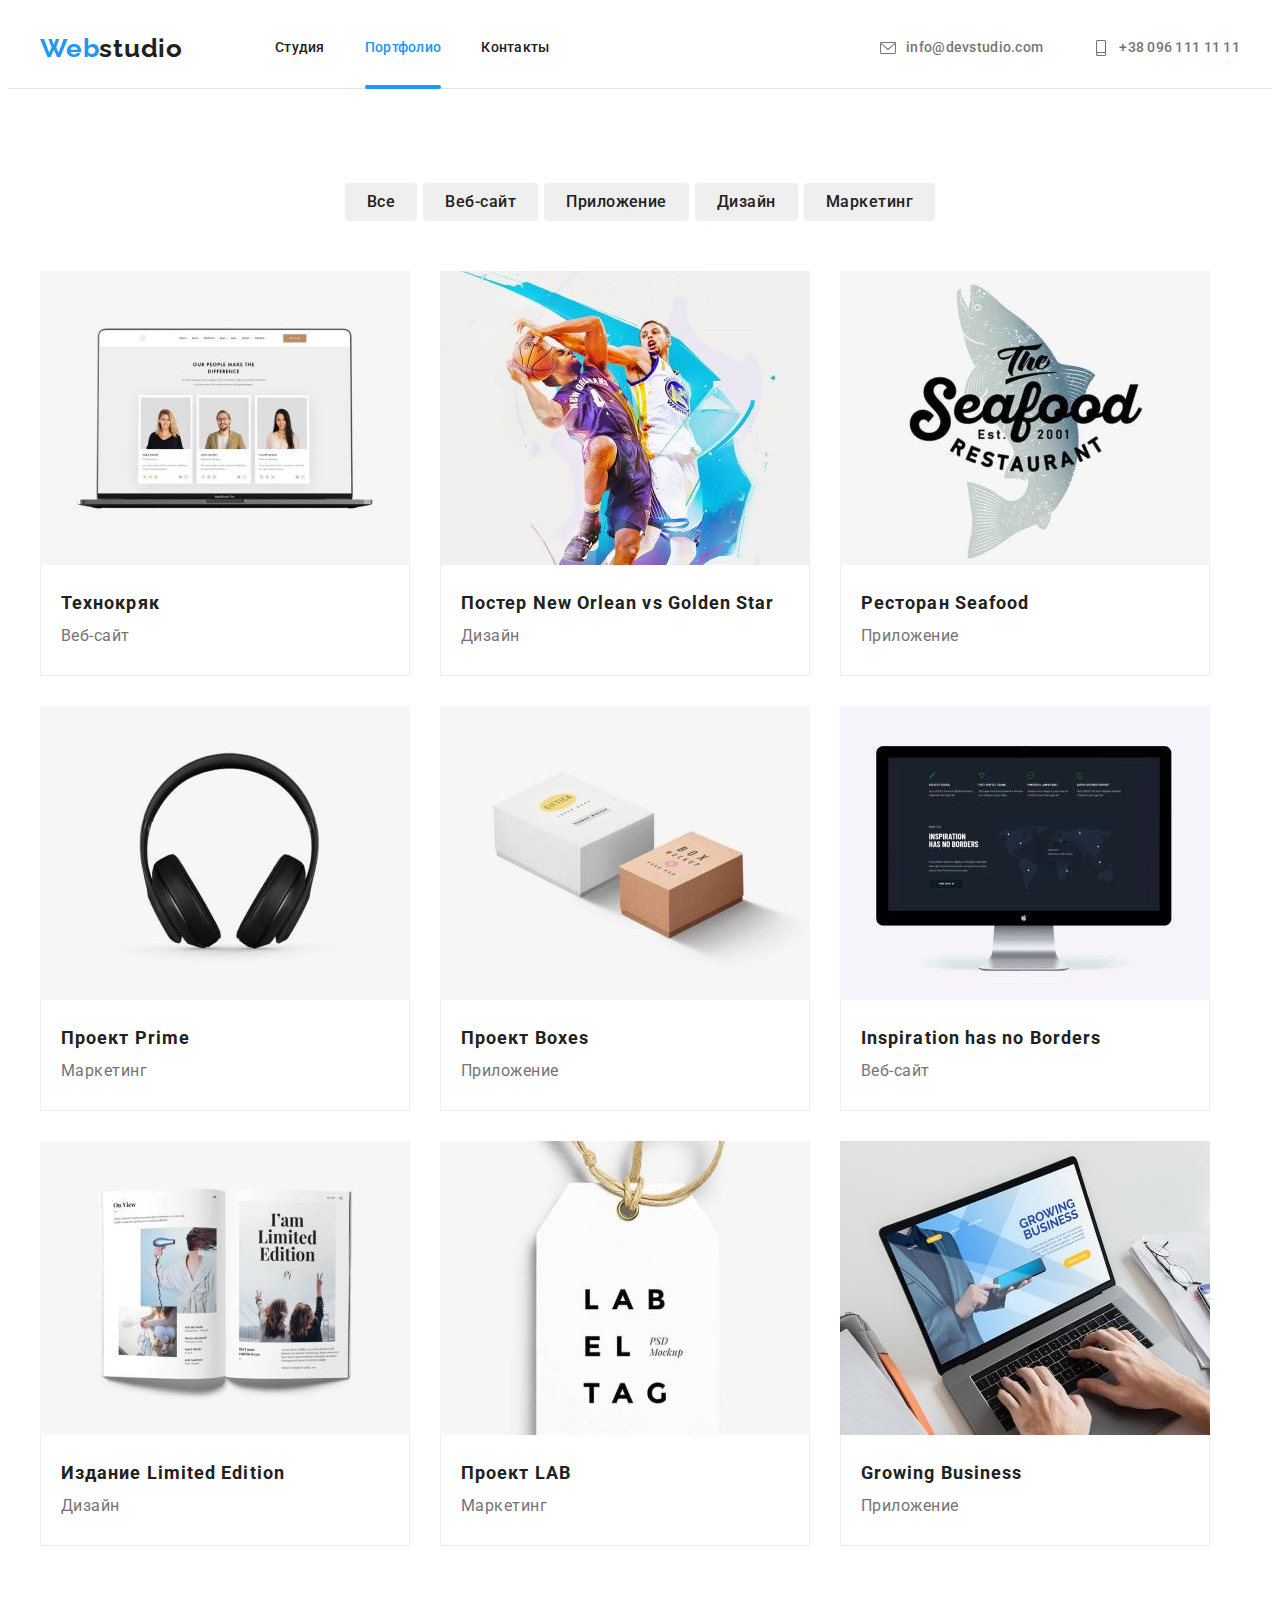
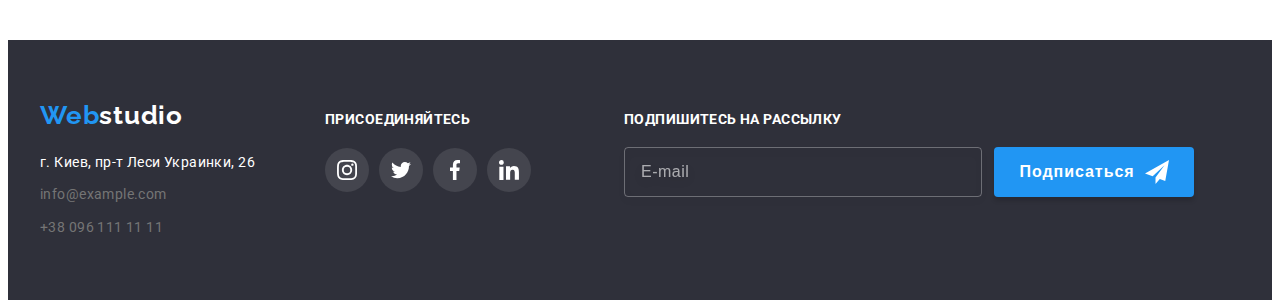
==== portfolio.html @ 40b385e9 "start" ====
<!DOCTYPE html>
<html lang="en">
<head>
    <meta charset="UTF-8">
    <meta http-equiv="X-UA-Compatible" content="IE=edge">
    <meta name="viewport" content="width=device-width, initial-scale=1.0">
    <title>Document</title>
<link rel="preconnect" href="https://fonts.googleapis.com">
<link rel="preconnect" href="https://fonts.gstatic.com" crossorigin>
<link href="https://fonts.googleapis.com/css2?family=Raleway:wght@700&family=Roboto:wght@400;500;700;900&display=swap"
    rel="stylesheet">
    <link rel="stylesheet" href="https://cdnjs.cloudflare.com/ajax/libs/modern-normalize/1.1.0/modern-normalize.min.css"
        integrity="sha512-wpPYUAdjBVSE4KJnH1VR1HeZfpl1ub8YT/NKx4PuQ5NmX2tKuGu6U/JRp5y+Y8XG2tV+wKQpNHVUX03MfMFn9Q=="
        crossorigin="anonymous" referrerpolicy="no-referrer" />
    <link rel="stylesheet" href="./css/styles.css">
    
</head>
<body>
<!-- Header of the page-->
<header class="side">
    <div class="side-container container">
        <nav class="side-navigation">
            <a href="" class="side-logo link">Web<span class="side-logo-web">studio</span> </a>
            <ul class="side-list list">
                <li class="side-item">
                    <a class="side-list-link link " href="./index.html">Студия</a>
                </li>
                <li class="side-item">
                    <a class="side-list-link link current" href="./portfolio.html">Портфолио</a>
                </li>
                <li class="side-item">
                    <a class="side-list-link link" href="">Контакты</a>
                </li>
            </ul>
        </nav>
        <ul class="contact list">
            <li class="contact-item">
                <a class="contact-link link" href="mailto:info@devstudio.com">
                    <svg class="contact-link-logo" width='16px' height="16px">
                        <use href="./img/icons.svg#icon-envelope "></use>
                    </svg>
                    info@devstudio.com</a>
            </li>
            <li class="contact-item">
                <a class="contact-link link" href="tel:+380961111111">
                    <svg class="contact-link-logo" width='16px' height="16px">
                        <use href="./img/icons.svg#icon-smartphone "></use>
                    </svg>
                    +38 096 111 11 11</a>
            </li>
        </ul>
    </div>
</header>
    <main>
        <!-- Main section -->
        <section class="section">
            <!-- h2 will be hidden in the future -->
            <div class="container">
                <h1 class="visually-hidden">list of buttons</h1>
                <ul class="filter list">
                    <li class="filter-item"><button class="filter-button" type="button">Все</button></li>
                    <li class="filter-item"><button class="filter-button" type="button">Веб-сайт</button></li>
                    <li class="filter-item"><button class="filter-button" type="button">Приложение</button></li>
                    <li class="filter-item"><button class="filter-button" type="button">Дизайн</button></li>
                    <li class="filter-item"><button class="filter-button" type="button">Маркетинг</button></li>
                </ul>
                <ul class="projects-list list">
                    <li class="projects-item">
                        <a class="projects-image-container link" href="">
                            <div class="projects-item-container">
                            <img src="./img/technocrjak.jpg" alt="image of the website"
                                    width="370">
                                <p class="projects-item-top-text">Технокряк это современная площадка распространения коронавируса. Компании
                                    используют эту платформу для цифрового
                                    шпионажа и атак на защищённые сервера конкурентов. </p>
                            </div>
                            <div class="container-project">
                                <h2 class="projects-item-name">Технокряк</h2>
                                <p class="projects-item-text">Веб-сайт</p>
                            </div>
                        </a>
                        
                    </li>
                    <li class="projects-item">
                        <a class="projects-image-container link" href="">
                            <div class="projects-item-container">
                               <img src="./img/new-orlean-golden-star.jpg" alt="two guys plaing basketball" width="370">
                               <p class="projects-item-top-text">Lorem ipsum dolor sit amet, consectetur adipisicing elit. Modi nam perspiciatis eaque laborum doloremque vero non nihil maxime fugit quae?</p>
                            </div>
                            <div class="container-project">
                                <h2 class="projects-item-name">Постер New Orlean vs Golden Star</h2>
                                <p class="projects-item-text">Дизайн</p>
                            </div>

                        </a>
                        
                    </li>
                    <li class="projects-item">
                        <a class="projects-image-container link" href="">
                            <div class="projects-item-container">
                            <img src="./img/seafood.jpg" alt="logo of the seafood restaurant" width="370">
                            <p class="projects-item-top-text">Lorem ipsum dolor sit amet consectetur adipisicing elit. Error, ad?</p>
                            </div>
                            
                            <div class="container-project">
                                <h2 class="projects-item-name">Ресторан Seafood</h2>
                                <p class="projects-item-text">Приложение</p>
                            </div>
                        </a>
                        
                    </li>
                    <li class="projects-item">
                        <a class="projects-image-container link" href="">
                            <div class="projects-item-container">
                            <img src="./img/prime.jpg" alt="earphones" width="370">
                            <p class="projects-item-top-text">Lorem ipsum dolor sit, amet consectetur adipisicing elit. Iusto accusantium, in, iure tenetur neque quis voluptate architecto corrupti officia quo atque, placeat cupiditate mollitia? Accusamus, similique sequi? Repudiandae, rerum quis.</p>
                            </div>
                            <div class="container-project">
                                <h2 class="projects-item-name">Проект Prime</h2>
                                <p class="projects-item-text">Маркетинг</p>
                            </div>
                        </a>
                        
                    </li>
                    <li class="projects-item">
                        <a class="projects-image-container link" href="">
                            <div class="projects-item-container">
                                 <img src="./img/boxes.jpg"   alt= "images of three boxes" width="370">
                                 <p class="projects-item-top-text"> Lorem ipsum dolor sit amet consectetur adipisicing elit. Doloremque, consequuntur!</p>
                            </div>
                            <div class="container-project">
                                <h2 class="projects-item-name">Проект Boxes</h2>
                                <p class="projects-item-text">Приложение</p>
                            </div>
                        </a>
                    </li>
                    <li class="projects-item">
                        <a class="projects-image-container link" href="">
                            <div class="projects-item-container">
                                <img src="./img/insperetion.jpg" alt="foto on the screen with continents" width="370">
                                <p class="projects-item-top-text"> Lorem ipsum dolor sit amet consectetur adipisicing elit. Doloremque, consequuntur!</p>
                            </div>
                            <div class="container-project">
                                <h2 class="projects-item-name">Inspiration has no Borders</h2>
                                <p class="projects-item-text">Веб-сайт</p>
                            </div>
                        </a>
                    </li>
                    <li class="projects-item">
                        <a class="projects-image-container link" href="">
                            <div class="projects-item-container">
                                <img src="./img/limited-edition.jpg" alt="journal" width="370">
                                <p class="projects-item-top-text"> Lorem ipsum dolor sit amet consectetur adipisicing elit. Doloremque, consequuntur</p>
                            </div>
                            <div class="container-project">
                                <h2 class="projects-item-name">Издание Limited Edition</h2>
                                <p class="projects-item-text">Дизайн</p>
                            </div>
                        </a>
                    </li>
                    <li class="projects-item">
                        <a class="projects-image-container link" href="">
                            <div class="projects-item-container">
                                <img src="./img/project-lab.jpg" alt="label of brand" width="370">
                                <p class="projects-item-top-text"> Lorem ipsum dolor sit amet consectetur adipisicing elit. Doloremque, conseq</p>
                            </div>
                            <div class="container-project">
                                <h2 class="projects-item-name">Проект LAB</h2>
                                <p class="projects-item-text">Маркетинг</p>
                            </div>
                        </a>
                    </li>
                    <li class="projects-item">
                        <a class="projects-image-container link" href="">
                            <div class="projects-item-container">
                                <img src="./img/growing-business.jpg" alt="typing on the notebook with opened site growing business" width="370">
                                <p class="projects-item-top-text"> Lorem ipsum dolor sit amet consectetur adipisicing elit. Doloremque, consequuntur!</p>
                            </div>
                            <div class="container-project">
                                <h2 class="projects-item-name">Growing Business</h2>
                                <p class="projects-item-text">Приложение</p>
                            </div>
                        </a>
                    </li>
                </ul>
              </div>          
        </section>

    </main>
    <!-- Footer of the page portolio -->
<footer class="footer">
    <div class="container footer-container">
        <div>
            <a href="" class="side-logo link">Web<span class="footer-logo-web">studio</span> </a>
            <address class="footer-address">
                <ul class="footer-address-list list link">
                    <!--google maps link-->
                    <li class="address-item">
                        <a class="address-item-street link" href="https://goo.gl/maps/h4qXjKyGgM7u1eXD7"
                            target="_blank">г. Киев, пр-т
                            Леси Украинки, 26</a>
                    </li>
                    <li class="address-item">
                        <a class="adress-item-contact link" href="mailto:info@example.com">info@example.com</a>
                    </li>
                    <li class="address-item">
                        <a class="adress-item-contact link" href="tel:+380961111111">+38 096 111 11 11</a>
                    </li>
                </ul>
            </address>
        </div>

        <div class="container-footer-link">
            <p class="container-footer-text">Присоединяйтесь</p>
            <ul class="footer-list-link list">
                <li class="footer-list-item">
                    <a class="footer-item-link" href="">
                        <svg class="footer-list-icon">
                            <use href="./img/icons.svg#icon-instagram" width="20px" height="20px"></use>
                        </svg>
                    </a>
                </li>
                <li class="footer-list-item">
                    <a class="footer-item-link" href="">
                        <svg class="footer-list-icon">
                            <use href="./img/icons.svg#icon-twitter" width="20px" height="20px"></use>
                        </svg>
                    </a>
                </li>
                <li class="footer-list-item">
                    <a class="footer-item-link" href="">
                        <svg class="footer-list-icon">
                            <use href="./img/icons.svg#icon-facebook" width="20px" height="20px"></use>
                        </svg>
                    </a>
                </li>
                <li class="footer-list-item">
                    <a class="footer-item-link" href="">
                        <svg class="footer-list-icon">
                            <use href="./img/icons.svg#icon-linkedin" width="20px" height="20px"></use>
                        </svg>
                    </a>
                </li>
            </ul>
        </div>
        <div class="footer-form">
            <h2 class="footer-form-title"> Подпишитесь на рассылку</h2>
            <form action='#' class="footer-form-field">
                <label for="comment-email" class="modal-input-text"></label>
                <input name="user-text" id="comment-email" class="modal-input-email" placeholder="E-mail">
                <button type="submit" class="button-email">Подписаться
                    <svg class="footer-icon-send" width="24px" height="24px">
                        <use href="./img/icons.svg#icon-send"></use>
                    </svg></button>
            </form>
        </div>
    </div>



</footer>
    
</body>
</html>
---- css/styles.css ----
/* --------------------------VAR------------------------------ */
:root {
  --main-title-color: #212121;

  --first-button-color: #ffffff;
  --second-text-color: #757575;
  --third-text-color: rgba(255, 255, 255, 0.6);
  --accent-color: #2196f3;
}
p,
h1,
h2,
h3,
h4,
h5,
h6 {
  margin: 0px;
}
ul {
  margin: 0px;
  padding: 0px;
}
img {
  min-width: 100%;
  height: auto;
  display: block;
}

/* --------------------------body------------------------------------------ */
body {
  font-family: Roboto, sans-serif;
  color: var(--second-text-color);
  background-color: var(--first-button-color);
}

/* ---------------------list---------------------------and--------link------ */
.list {
  list-style: none;
}
.link {
  text-decoration: none;
}
.visually-hidden {
  position: absolute;
  white-space: nowrap;
  width: 1px;
  height: 1px;
  overflow: hidden;
  border: 0;
  padding: 0;
  clip: rect(0 0 0 0);
  clip-path: inset(50%);
  margin: -1px;
}
/* ------------------container===================*/
.container {
  width: 1200px;
  padding: 0 15px;
  margin: 0 auto;
}
.section {
  padding: 94px 0;
}

/* -----------------------------------Header------------------------------------------- */
.side {
  border-bottom: 1px #e5e5e5 solid;
}
.side-container {
  display: flex;
  align-items: center;
}
.side-navigation {
  display: flex;
  align-items: center;
}
.side-logo {
  font-family: Raleway;
  font-weight: 700;
  font-size: 26px;
  line-height: 1.19;
  letter-spacing: 0.03em;
  color: var(--accent-color);
}
.side-logo-web {
  color: var(--main-title-color);
}
.side-list {
  display: flex;
  margin-left: 92px;
}
.side-item + .side-item {
  margin-left: 40px;
}

.side-list-link {
  display: block;
  padding-top: 32px;
  padding-bottom: 32px;

  font-weight: 500;
  font-size: 14px;
  line-height: 1.14;
  letter-spacing: 0.02em;
  color: var(--main-title-color);
  transition: color 250ms cubic-bezier(0.4, 0, 0.2, 1);

  position: relative;
}

.side-list-link:hover,
.side-list-link:focus {
  color: var(--accent-color);
}
.side-list-link.current {
  color: var(--accent-color);
}
.side-list-link.current::after {
  content: '';
  width: 100%;
  height: 4px;
  background-color: var(--accent-color);
  position: absolute;
  left: 0;
  bottom: -1px;
  border-radius: 2px;
}
.contact {
  display: flex;
  margin-left: auto;
}
.contact .contact-item + .contact-item {
  margin-left: 50px;
}

.contact-link {
  display: flex;
  align-items: center;
  font-weight: 500;
  font-size: 14px;
  line-height: 1.14;
  letter-spacing: 0.02em;
  color: var(--second-text-color);
  transition: color 250ms cubic-bezier(0.4, 0, 0.2, 1);
}
.contact-item {
  display: flex;
  align-items: center;
  align-content: center;
  justify-content: center;
}
.contact-link-logo {
  margin-right: 10px;
  fill: #757575;
  transition: fill 250ms cubic-bezier(0.4, 0, 0.2, 1);
}
.contact-link:hover,
.contact-link:focus {
  color: var(--accent-color);
}
.contact-link:hover .contact-link-logo,
.contact-link:focus .contact-link-logo {
  fill: var(--accent-color);
}
/* -----------------------------------Section Hero------------------------------------------------------------ */
.section-hero {
  padding: 200px 0;
  text-align: center;
  background-color: #c4c4c4;
  max-width: 1600px;
  margin-left: auto;
  margin-right: auto;

  background-image: linear-gradient(to right, rgba(47, 48, 58, 0.4), rgba(47, 48, 58, 0.4)),
    url(../img/hero.jpg);
  background-repeat: no-repeat;
  background-size: cover;
  background-position: center;
}

.section-hero-head {
  font-weight: 900;
  font-size: 44px;
  line-height: 1.4;
  letter-spacing: 0.06em;
  text-transform: uppercase;
  color: var(--first-button-color);
}
.hero-button {
  padding: 10px 0;
  margin-top: 30px;

  border-radius: 4px;

  width: 200px;
  font-family: inherit;
  font-weight: 700;
  font-size: 16px;
  line-height: 1.87;
  align-items: center;
  letter-spacing: 0.06em;
  color: var(--first-button-color);
  background: var(--accent-color);

  transition: color 250ms cubic-bezier(0.4, 0, 0.2, 1),
    background-color 250ms cubic-bezier(0.4, 0, 0.2, 1),
    box-shadow 250ms cubic-bezier(0.4, 0, 0.2, 1);
}

.hero-button:focus,
.hero-button:hover {
  cursor: pointer;

  color: var(--first-button-color);
  background-color: var(--accent-color);
  box-shadow: 0px 4px 4px rgba(0, 0, 0, 0.15);
}

/* ------------------------Rules_____________---------- */

.section-rule-list {
  display: flex;
}
.rule-item {
}
.rule-item-conteiner {
  display: flex;
  align-items: center;
  justify-content: center;
  background-color: #f5f4fa;
  width: 270px;
  height: 120px;
}
.rule-icon {
}

.rule-item + .rule-item {
  margin-left: 30px;
}
.section-rule-title {
  margin-top: 30px;
  margin-bottom: 10px;

  font-weight: 700;
  font-size: 14px;
  line-height: 1.14;
  letter-spacing: 0.03em;
  text-transform: uppercase;
  color: var(--main-title-color);
}
.section-rule-text {
  font-size: 14px;
  line-height: 1.7;
  letter-spacing: 0.03em;
  color: var(--second-text-color);
}

/* ---------------------Section what we do---------------------------------- */
.section-work {
  padding-top: 0px;
}
.section-head-doing {
  margin-bottom: 50px;

  font-weight: 700;
  font-size: 36px;
  line-height: 1.16;
  text-align: center;
  letter-spacing: 0.03em;
  color: var(--main-title-color);
}
.doing-list {
  display: flex;
}
.doing-item + .doing-item {
  margin-left: 30px;
}
.work-item-container {
  position: relative;
}
.work-item-text {
  display: flex;
  align-items: center;
  justify-content: center;
  font-weight: 700;
  font-size: 14px;
  line-height: 1.14;
  text-align: center;
  letter-spacing: 0.03em;
  text-transform: uppercase;

  width: 100%;
  height: 22%;

  color: var(--first-button-color);
  background: rgba(47, 48, 58, 0.8);
  position: absolute;
  bottom: 0;
}
/* ----------------------Our team----------------------------------------------- */
.section-team {
  background-color: #f5f4fa;
}
.section-head-team {
  margin-bottom: 50px;

  font-weight: 700;
  font-size: 36px;
  line-height: 1.16;
  text-align: center;
  letter-spacing: 0.03em;
  color: var(--main-title-color);
}
.section-list-team {
  display: flex;
}
.section-team-item {
  background-color: #fff;
  border-bottom: 1px #e5e5e5 solid;
  box-shadow: 0px 1px 3px rgba(0, 0, 0, 0.12), 0px 1px 1px rgba(0, 0, 0, 0.14),
    0px 2px 1px rgba(0, 0, 0, 0.2);
  border-radius: 0px 0px 4px 4px;
}
.section-team-item + .section-team-item {
  margin-left: 30px;
}
.section-team-name {
  margin-bottom: 10px;

  font-weight: 500;
  font-size: 16px;
  line-height: 1.19;
  text-align: center;
  letter-spacing: 0.03em;
  color: var(--main-title-color);
}
.section-team-profession {
  margin-bottom: 16px;

  font-size: 16px;
  line-height: 1.19;
  text-align: center;
  letter-spacing: 0.03em;

  color: var(--second-text-color);
}
.container-team {
  padding-top: 30px;
  padding-bottom: 30px;
}
.team-list-links {
  display: flex;
  align-items: center;
  justify-content: center;
}
.team-list-item {
  width: 44px;
  height: 44px;
}
.team-list-item + .team-list-item {
  margin-left: 10px;
}
.team-item-link {
  width: 100%;
  height: 100%;
  border-radius: 50%;
  display: flex;
  align-items: center;
  justify-content: center;
  transition: background-color 250ms cubic-bezier(0.4, 0, 0.2, 1);
}
.team-item-link:hover,
.team-item-link:focus {
  background-color: #2196f3;
}
.team-item-link:hover .team-list-icon,
.team-item-link:focus .team-list-icon {
  fill: var(--first-button-color);
}

.team-list-icon {
  fill: #afb1b8;
  height: 20px;
  width: 20px;
  transition: fill 250ms cubic-bezier(0.4, 0, 0.2, 1);
}
/* -----------------------------Clients-------------------------------------- */
.client-list {
  display: flex;
}
.client-item {
  width: 170px;
  height: 92px;
}
.client-link {
  width: 100%;
  height: 100%;
  display: flex;
  align-items: center;
  justify-content: center;
  border: 1px solid #afb1b8;
  border-radius: 4px;
  transition: fill 250ms linear, border-color 250ms cubic-bezier(0.4, 0, 0.2, 1);
}
.client-icon {
  fill: #afb1b8;
  transition: fill 250ms cubic-bezier(0.4, 0, 0.2, 1);
}
.client-link:hover,
.client-link:focus {
  fill: var(--accent-color);
  border-color: var(--accent-color);
}
.client-link:hover .client-icon,
.client-link:focus .client-icon {
  fill: var(--accent-color);
}
.client-item + .client-item {
  margin-left: 30px;
}

/* ------------------------Footer---------------------------------------------- */
.footer {
  padding: 60px 0;
  background: #2f303a;
}
.footer-container {
  display: flex;
  align-items: baseline;
}

.footer-address {
  margin-top: 20px;
}
.address-item + .address-item {
  margin-top: 9px;
}
.address-item-street {
  font-style: normal;
  font-size: 14px;
  line-height: 1.71;
  letter-spacing: 0.03em;
  color: var(--first-button-color);
  transition: color 250ms cubic-bezier(0.4, 0, 0.2, 1);
}
.address-item-street:hover,
.address-item-street:focus {
  color: var(--accent-color);
}
.adress-item-contact {
  font-style: normal;
  font-size: 14px;
  line-height: 1.71;
  letter-spacing: 0.03em;
  color: var(--second-text-color);
  transition: color 250ms cubic-bezier(0.4, 0, 0.2, 1);
}
.adress-item-contact:hover,
.adress-item-contact:focus {
  color: var(--accent-color);
}
.footer-logo-web {
  font-family: Raleway;
  font-weight: 700;
  font-size: 26px;
  line-height: 1.19;
  letter-spacing: 0.03em;
  color: var(--first-button-color);
}
.container-footer-link {
  margin-left: 70px;
}
.footer-list-link {
  display: flex;
  align-items: center;
  justify-content: center;
}
.container-footer-text {
  margin-bottom: 20px;

  font-weight: 700;
  font-size: 14px;
  line-height: 1.14;
  letter-spacing: 0.03em;
  text-transform: uppercase;

  color: var(--first-button-color);
}
/* --------------------------footer--icons--------------------------------------------------- */
.footer-list-item {
  width: 44px;
  height: 44px;
}
.footer-list-item + .footer-list-item {
  margin-left: 10px;
}
.footer-item-link {
  width: 100%;
  height: 100%;
  border-radius: 50%;
  display: flex;
  align-items: center;
  justify-content: center;
  background-color: #44454e;
  transition: background-color 250ms cubic-bezier(0.4, 0, 0.2, 1);
}
.footer-item-link:hover,
.footer-item-link:focus {
  background-color: #2196f3;
}
.footer-item-link:hover .footer-list-icon,
.footer-item-link:focus .footer-list-icon {
  fill: var(--first-button-color);
}

.footer-list-icon {
  fill: #fff;
  height: 20px;
  width: 20px;
  transition: fill 250ms cubic-bezier(0.4, 0, 0.2, 1);
}
.footer-form {
  margin-left: 93px;
}

.footer-form-title {
  font-weight: 700;
  font-size: 14px;
  line-height: 1.16;
  letter-spacing: 0.03em;
  text-transform: uppercase;

  color: var(--first-button-color);

  margin-bottom: 20px;
}
.footer-form-field {
  display: flex;
}
.modal-input-email {
  padding-left: 16px;
  padding-top: 15px;
  padding-bottom: 15px;
  width: 358px;
  height: 50px;
  background-color: transparent;
  resize: none;
  outline: none;
  font-weight: normal;
  font-size: 16px;
  line-height: 1.25;

  letter-spacing: 0.03em;

  color: rgba(255, 255, 255, 0.6);

  border: 1px solid rgba(255, 255, 255, 0.3);
  box-sizing: border-box;
  filter: drop-shadow(0px 4px 4px rgba(0, 0, 0, 0.15));
  border-radius: 4px;
}
.modal-input-email::placeholder {
  font-weight: normal;
  font-size: 16px;
  line-height: 1.25;

  letter-spacing: 0.03em;

  color: rgba(255, 255, 255, 0.6);
}
.button-email {
  width: 200px;
  height: 50px;
  margin-left: 12px;

  font-weight: 700;
  font-size: 16px;
  line-height: 1.87;

  display: flex;
  align-items: center;
  text-align: center;
  justify-content: center;
  letter-spacing: 0.06em;

  color: #ffffff;
  background-color: var(--accent-color);

  box-shadow: 0px 4px 4px rgba(0, 0, 0, 0.15);
  border-radius: 4px;
  border-color: transparent;
}
.button-email:focus,
.button-email:hover {
  cursor: pointer;
}
.footer-icon-send {
  fill: var(--first-button-color);
  margin-left: 10px;
}

/* ------------------------------------portfolio main section------------------------------ */
/* --------------------------------------------section-buttons------------------------------- */

.filter {
  margin-bottom: 50px;
  display: flex;
  justify-content: center;
}

.filter-item + .filter-item {
  margin-left: 6px;
}
.filter-button {
  padding: 6px 22px;
  font-family: inherit;
  font-style: normal;
  font-weight: 500;
  font-size: 16px;
  line-height: 1.62;
  text-align: center;
  letter-spacing: 0.03em;
  color: var(--main-title-color);
  border-radius: 4px;
  border-style: hidden;
  transition: color 250ms cubic-bezier(0.4, 0, 0.2, 1),
    background-color 250ms cubic-bezier(0.4, 0, 0.2, 1),
    box-shadow 250ms cubic-bezier(0.4, 0, 0.2, 1);
}
.filter-button:hover,
.filter-button:focus {
  cursor: pointer;

  color: var(--first-button-color);
  background-color: var(--accent-color);
  box-shadow: 0px 3px 1px rgba(0, 0, 0, 0.1), 0px 1px 2px rgba(0, 0, 0, 0.08),
    0px 2px 2px rgba(0, 0, 0, 0.12);
}

/* ------------------------------projects--------------------------- */
.projects-list {
  display: flex;
  flex-wrap: wrap;
}
.projects-item {
  width: 370px;
  margin-right: 30px;
  margin-bottom: 30px;
}

.projects-item-container {
  position: relative;
  overflow: hidden;
}
.projects-item:nth-child(3n) {
  margin-right: 0px;
}
.projects-item:nth-last-child(-n + 3) {
  margin-bottom: 0px;
}

.projects-item-name {
  font-weight: 700;
  font-size: 18px;
  line-height: 2;
  letter-spacing: 0.06em;
  color: var(--main-title-color);
}
.projects-item-text {
  font-size: 16px;
  line-height: 1.87;
  letter-spacing: 0.03em;
  color: var(--second-text-color);
}
.container-project {
  padding: 20px 24px 24px 20px;
  border: 1px solid #eeeeee;
  border-top: hidden;
}
.projects-image-container {
  display: block;
  transition: box-shadow 250ms cubic-bezier(0.4, 0, 0.2, 1);
}
.projects-image-container:hover,
.projects-image-container:focus {
  box-shadow: 0px 1px 1px rgba(0, 0, 0, 0.12), 0px 4px 4px rgba(0, 0, 0, 0.06),
    1px 4px 6px rgba(0, 0, 0, 0.16);
}
.projects-item-top-text {
  font-weight: 500;
  font-size: 18px;
  line-height: 1.56;
  letter-spacing: 0.03em;
  color: var(--first-button-color);
  background-color: rgba(33, 150, 243, 0.9);
  width: 100%;
  height: 100%;
  padding: 63px 24px;
  position: absolute;
  top: 0;
  left: 0;
  transform: translateY(101%);
  transition: transform 250ms cubic-bezier(0.4, 0, 0.2, 1);
  overflow: auto;
}

.projects-image-container:hover .projects-item-top-text,
.projects-image-container:focus .projects-item-top-text {
  transform: translateY(0%);
}
/* ----------backdrop----------modal-window---- */
.backdrop {
  width: 100vw;
  height: 100vh;
  background-color: rgba(0, 0, 0, 0.2);
  position: fixed;
  top: 0;
  left: 0;
  transition: opacity 400ms, visibility 400ms;
}
.backdrop.is-hidden .modal {
  transform: scale(1.5) rotate(180deg);
}
.modal {
  width: 528px;
  min-height: 581px;
  background-color: var(--first-button-color);
  border-radius: 4px;
  position: absolute;
  top: 50%;
  left: 50%;
  transform: scale(1) translate(-50%, -50%) rotate(0deg);
  transition: transform 400ms;
  padding: 40px 40px;
}
.close-button {
  position: absolute;
  top: 10px;
  right: 10px;
  width: 30px;
  height: 30px;
  background: transparent;
  border: 1px solid rgba(0, 0, 0, 0.1);
  border-radius: 50%;
  display: flex;
  align-items: center;
  justify-content: center;
  cursor: pointer;
}
.button-icon {
  transition: fill 250ms cubic-bezier(0.4, 0, 0.2, 1);
}
.close-button:focus,
.close-button:hover .button-icon {
  fill: var(--accent-color);
}

.is-hidden {
  visibility: hidden;
  opacity: 0;
  pointer-events: none;
}
/* -----------------modal-form--------------- */
.modal-title {
  margin-bottom: 12px;
  font-weight: 700;
  font-size: 20px;
  line-height: 1.15;
  text-align: center;
  letter-spacing: 0.03em;

  color: #212121;
}
.modal-form-field {
  margin-bottom: 10px;
}
.modal-form-checkbox {
  margin-bottom: 30px;
}
.modal-form-textarea {
  margin-bottom: 20px;
}
.modal-input-wrap {
  position: relative;
}
.modal-input {
  width: 100%;
  height: 40px;
  padding-left: 45px;

  border: 1px solid rgba(33, 33, 33, 0.2);
  box-sizing: border-box;
  border-radius: 4px;
  background-color: transparent;

  font-weight: normal;
  font-size: 12px;
  line-height: 1.2px;
  letter-spacing: 0.01em;
  outline: none;

  color: #757575;
  transition: border-color 250ms cubic-bezier(0.4, 0, 0.2, 1);
}
.modal-input:focus {
  border-color: #2196f3;
}
.modal-icon-input {
  fill: #212121;
  position: absolute;
  top: 50%;
  left: 15px;
  transform: translateY(-50%);
  transition: fill 250ms cubic-bezier(0.4, 0, 0.2, 1);
}
.modal-input:focus + .modal-icon-input {
  fill: #2196f3;
}
.modal-input-email::placeholder {
}

.modal-button {
  display: block;
  margin-left: auto;
  margin-right: auto;
  justify-content: center;
  width: 200px;
  height: 50px;

  font-weight: 700;
  font-size: 16px;
  line-height: 1.87;

  letter-spacing: 0.06em;

  color: #ffffff;
  background-color: var(--accent-color);
  background: #2196f3;
  box-shadow: 0px 4px 4px rgba(0, 0, 0, 0.15);
  border-radius: 4px;
  border: transparent;
}
.modal-button:focus,
.modal-button:hover {
  cursor: pointer;
}
.modal-input-text {
  margin-bottom: 4px;
  display: block;

  font-weight: normal;
  font-size: 12px;
  line-height: 1.16;
  letter-spacing: 0.01em;

  color: #757575;
}
.modal-input-comment {
  display: block;

  padding: 12px 16px;
  width: 100%;
  height: 120px;
  border: 1px solid rgba(33, 33, 33, 0.2);
  box-sizing: border-box;
  border-radius: 4px;
  resize: none;
}
.modal-input-comment::placeholder {
  font-weight: normal;
  font-size: 12px;
  line-height: 1.16;
  letter-spacing: 0.01em;

  color: rgba(117, 117, 117, 0.5);
}
.modal-input-comment:focus {
  outline: none;
  border-color: var(--accent-color);
}

.modal-contract {
  margin-top: 20px;
  margin-bottom: 30px;
  text-align: center;
}

.modal-label-contract {
  display: flex;
  justify-content: center;

  align-items: center;
  font-weight: normal;
  font-size: 14px;
  line-height: 1.71;

  letter-spacing: 0.03em;

  color: #757575;
  cursor: pointer;
}
.modal-label-contract span {
  margin-right: 5px;
  width: 16px;
  height: 15px;
  border: 2px solid #000;
  border-radius: 2px;
  display: flex;
  align-items: center;
  justify-content: center;
  transition: background-color 250ms cubic-bezier(0.4, 0, 0.2, 1);
}
.icon-check {
  fill: var(--first-button-color);
}
.modal-contract-button:checked + .modal-label-contract span {
  background-color: var(--accent-color);
  border: none;
}
.modal-contract-text {
  color: var(--accent-color);
  margin-left: 5px;
}
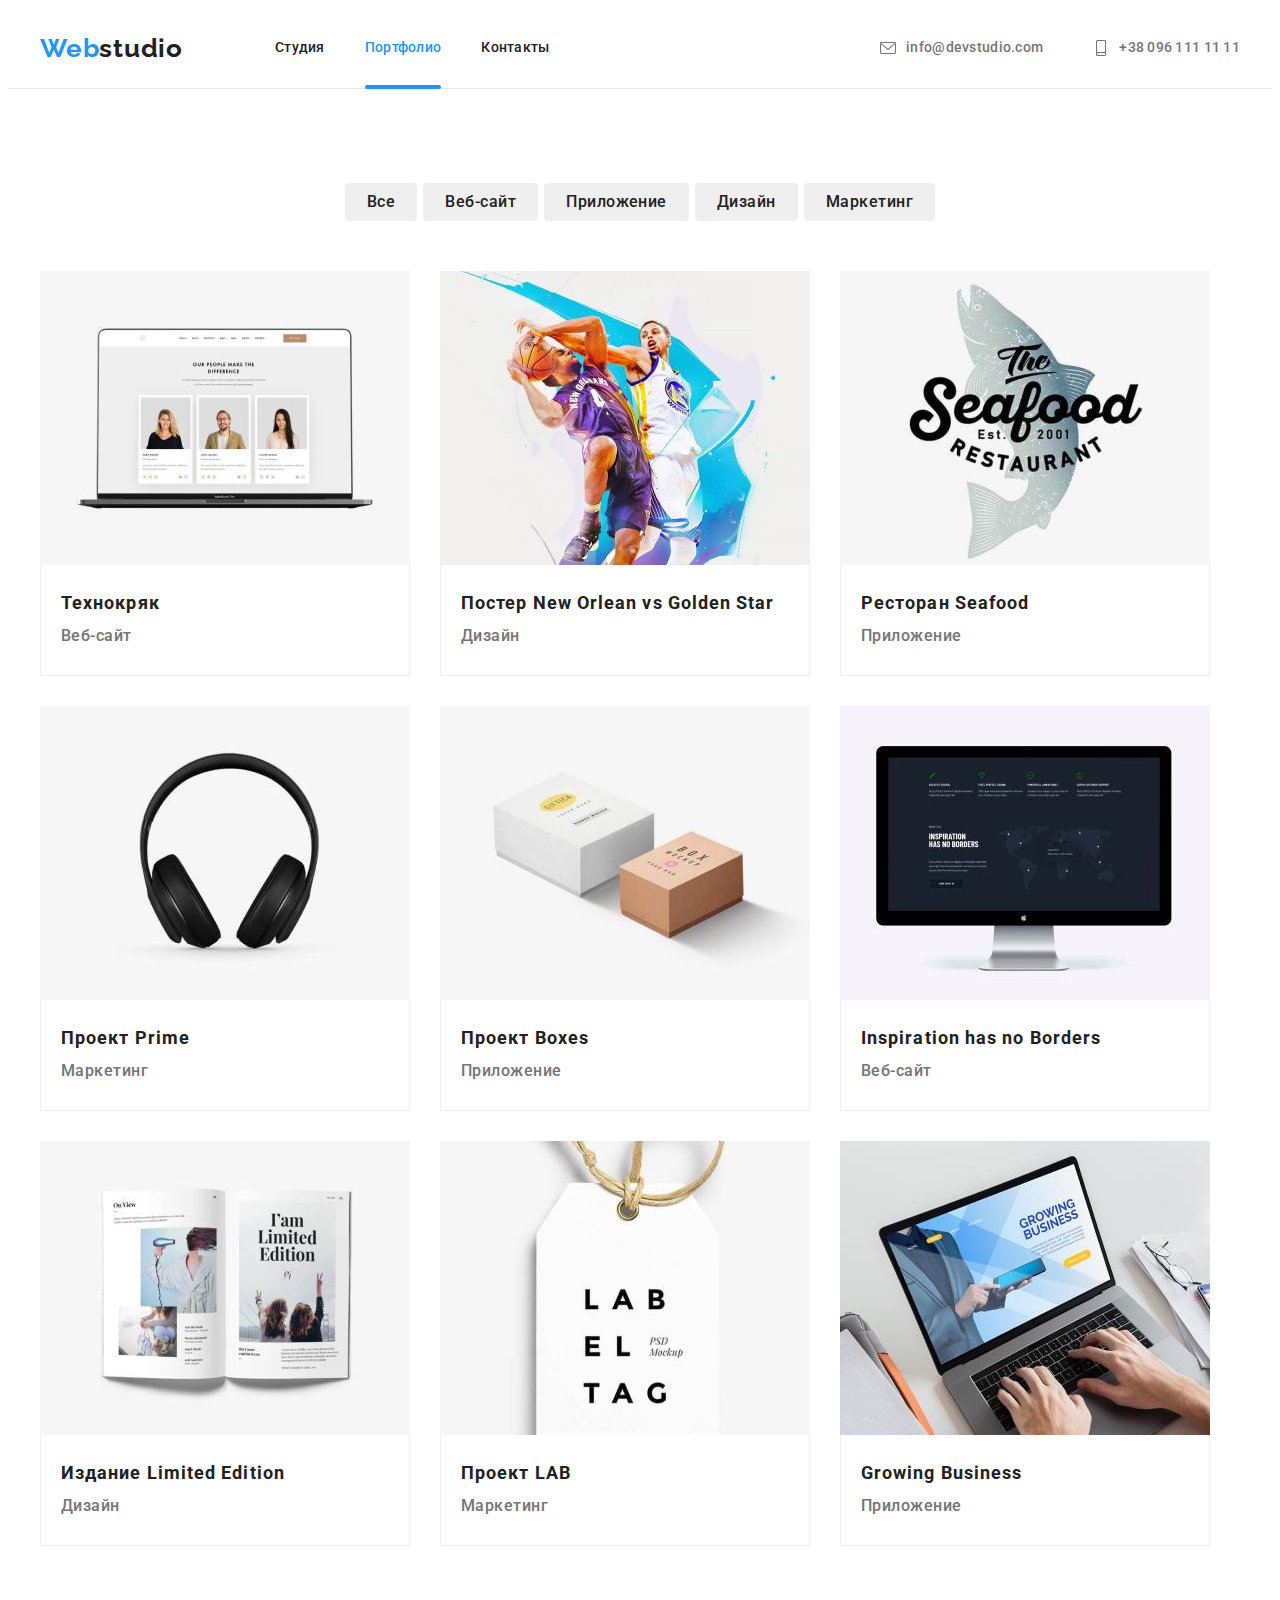
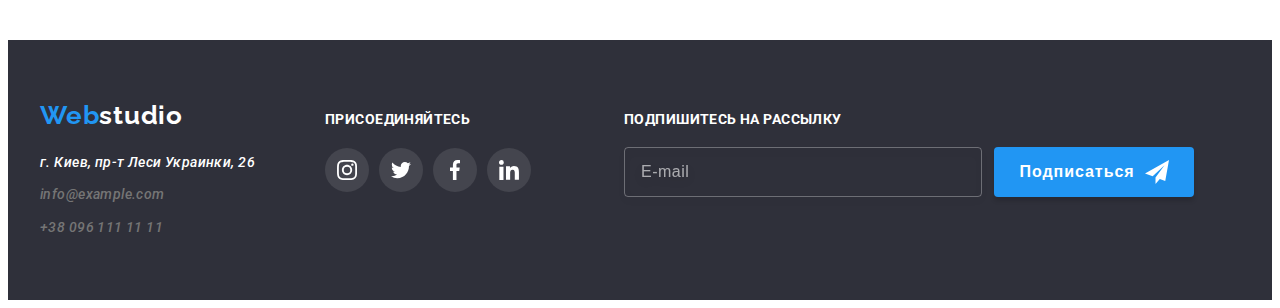
==== commit 17839803: "homework-7" ====
--- a/portfolio.html
+++ b/portfolio.html
@@ -12,38 +12,39 @@
     <link rel="stylesheet" href="https://cdnjs.cloudflare.com/ajax/libs/modern-normalize/1.1.0/modern-normalize.min.css"
         integrity="sha512-wpPYUAdjBVSE4KJnH1VR1HeZfpl1ub8YT/NKx4PuQ5NmX2tKuGu6U/JRp5y+Y8XG2tV+wKQpNHVUX03MfMFn9Q=="
         crossorigin="anonymous" referrerpolicy="no-referrer" />
-    <link rel="stylesheet" href="./css/styles.css">
+
+    <link rel="stylesheet" href="./css/main.min.css">
     
 </head>
 <body>
 <!-- Header of the page-->
 <header class="side">
-    <div class="side-container container">
-        <nav class="side-navigation">
-            <a href="" class="side-logo link">Web<span class="side-logo-web">studio</span> </a>
-            <ul class="side-list list">
-                <li class="side-item">
-                    <a class="side-list-link link " href="./index.html">Студия</a>
-                </li>
-                <li class="side-item">
-                    <a class="side-list-link link current" href="./portfolio.html">Портфолио</a>
-                </li>
-                <li class="side-item">
-                    <a class="side-list-link link" href="">Контакты</a>
+    <div class="side__container container">
+        <nav class="navigation">
+            <a href="" class="navigation__logo link">Web<span class="navigation__logo-web">studio</span> </a>
+            <ul class="navigation__list list">
+                <li class="navigation__item">
+                    <a class="navigation__link link " href="./index.html">Студия</a>
+                </li>
+                <li class="navigation__item">
+                    <a class="navigation__link link current" href="./portfolio.html">Портфолио</a>
+                </li>
+                <li class="navigation__item">
+                    <a class="navigation__link link" href="">Контакты</a>
                 </li>
             </ul>
         </nav>
         <ul class="contact list">
-            <li class="contact-item">
-                <a class="contact-link link" href="mailto:info@devstudio.com">
-                    <svg class="contact-link-logo" width='16px' height="16px">
+            <li class="contact__item">
+                <a class="contact__link link" href="mailto:info@devstudio.com">
+                    <svg class="contact__link-logo" width='16px' height="16px">
                         <use href="./img/icons.svg#icon-envelope "></use>
                     </svg>
                     info@devstudio.com</a>
             </li>
-            <li class="contact-item">
-                <a class="contact-link link" href="tel:+380961111111">
-                    <svg class="contact-link-logo" width='16px' height="16px">
+            <li class="contact__item">
+                <a class="contact__link link" href="tel:+380961111111">
+                    <svg class="contact__link-logo" width='16px' height="16px">
                         <use href="./img/icons.svg#icon-smartphone "></use>
                     </svg>
                     +38 096 111 11 11</a>
@@ -58,127 +59,127 @@
             <div class="container">
                 <h1 class="visually-hidden">list of buttons</h1>
                 <ul class="filter list">
-                    <li class="filter-item"><button class="filter-button" type="button">Все</button></li>
-                    <li class="filter-item"><button class="filter-button" type="button">Веб-сайт</button></li>
-                    <li class="filter-item"><button class="filter-button" type="button">Приложение</button></li>
-                    <li class="filter-item"><button class="filter-button" type="button">Дизайн</button></li>
-                    <li class="filter-item"><button class="filter-button" type="button">Маркетинг</button></li>
+                    <li class="filter__item"><button class="filter-button" type="button">Все</button></li>
+                    <li class="filter__item"><button class="filter-button" type="button">Веб-сайт</button></li>
+                    <li class="filter__item"><button class="filter-button" type="button">Приложение</button></li>
+                    <li class="filter__item"><button class="filter-button" type="button">Дизайн</button></li>
+                    <li class="filter__item"><button class="filter-button" type="button">Маркетинг</button></li>
                 </ul>
-                <ul class="projects-list list">
-                    <li class="projects-item">
-                        <a class="projects-image-container link" href="">
-                            <div class="projects-item-container">
+                <ul class="projects list">
+                    <li class="projects__item">
+                        <a class="projects__image-container link" href="">
+                            <div class="projects__item-container">
                             <img src="./img/technocrjak.jpg" alt="image of the website"
                                     width="370">
-                                <p class="projects-item-top-text">Технокряк это современная площадка распространения коронавируса. Компании
+                                <p class="projects__text-top">Технокряк это современная площадка распространения коронавируса. Компании
                                     используют эту платформу для цифрового
                                     шпионажа и атак на защищённые сервера конкурентов. </p>
                             </div>
-                            <div class="container-project">
-                                <h2 class="projects-item-name">Технокряк</h2>
-                                <p class="projects-item-text">Веб-сайт</p>
-                            </div>
-                        </a>
-                        
-                    </li>
-                    <li class="projects-item">
-                        <a class="projects-image-container link" href="">
-                            <div class="projects-item-container">
+                            <div class="projects__container">
+                                <h2 class="projects__item-name">Технокряк</h2>
+                                <p class="projects__item-text">Веб-сайт</p>
+                            </div>
+                        </a>
+                        
+                    </li>
+                    <li class="projects__item">
+                        <a class="projects__image-container link" href="">
+                            <div class="projects__item-container">
                                <img src="./img/new-orlean-golden-star.jpg" alt="two guys plaing basketball" width="370">
-                               <p class="projects-item-top-text">Lorem ipsum dolor sit amet, consectetur adipisicing elit. Modi nam perspiciatis eaque laborum doloremque vero non nihil maxime fugit quae?</p>
-                            </div>
-                            <div class="container-project">
-                                <h2 class="projects-item-name">Постер New Orlean vs Golden Star</h2>
-                                <p class="projects-item-text">Дизайн</p>
-                            </div>
-
-                        </a>
-                        
-                    </li>
-                    <li class="projects-item">
-                        <a class="projects-image-container link" href="">
-                            <div class="projects-item-container">
+                               <p class="projects__text-top">Lorem ipsum dolor sit amet, consectetur adipisicing elit. Modi nam perspiciatis eaque laborum doloremque vero non nihil maxime fugit quae?</p>
+                            </div>
+                            <div class="projects__container">
+                                <h2 class="projects__item-name">Постер New Orlean vs Golden Star</h2>
+                                <p class="projects__item-text">Дизайн</p>
+                            </div>
+
+                        </a>
+                        
+                    </li>
+                    <li class="projects__item">
+                        <a class="projects__image-container link" href="">
+                            <div class="projects__item-container">
                             <img src="./img/seafood.jpg" alt="logo of the seafood restaurant" width="370">
-                            <p class="projects-item-top-text">Lorem ipsum dolor sit amet consectetur adipisicing elit. Error, ad?</p>
+                            <p class="projects__text-top">Lorem ipsum dolor sit amet consectetur adipisicing elit. Error, ad?</p>
                             </div>
                             
-                            <div class="container-project">
-                                <h2 class="projects-item-name">Ресторан Seafood</h2>
-                                <p class="projects-item-text">Приложение</p>
-                            </div>
-                        </a>
-                        
-                    </li>
-                    <li class="projects-item">
-                        <a class="projects-image-container link" href="">
-                            <div class="projects-item-container">
+                            <div class="projects__container">
+                                <h2 class="projects__item-name">Ресторан Seafood</h2>
+                                <p class="projects__item-text">Приложение</p>
+                            </div>
+                        </a>
+                        
+                    </li>
+                    <li class="projects__item">
+                        <a class="projects__image-container link" href="">
+                            <div class="projects__item-container">
                             <img src="./img/prime.jpg" alt="earphones" width="370">
-                            <p class="projects-item-top-text">Lorem ipsum dolor sit, amet consectetur adipisicing elit. Iusto accusantium, in, iure tenetur neque quis voluptate architecto corrupti officia quo atque, placeat cupiditate mollitia? Accusamus, similique sequi? Repudiandae, rerum quis.</p>
-                            </div>
-                            <div class="container-project">
-                                <h2 class="projects-item-name">Проект Prime</h2>
-                                <p class="projects-item-text">Маркетинг</p>
-                            </div>
-                        </a>
-                        
-                    </li>
-                    <li class="projects-item">
-                        <a class="projects-image-container link" href="">
-                            <div class="projects-item-container">
+                            <p class="projects__text-top">Lorem ipsum dolor sit, amet consectetur adipisicing elit. Iusto accusantium, in, iure tenetur neque quis voluptate architecto corrupti officia quo atque, placeat cupiditate mollitia? Accusamus, similique sequi? Repudiandae, rerum quis.</p>
+                            </div>
+                            <div class="projects__container">
+                                <h2 class="projects__item-name">Проект Prime</h2>
+                                <p class="projects__item-text">Маркетинг</p>
+                            </div>
+                        </a>
+                        
+                    </li>
+                    <li class="projects__item">
+                        <a class="projects__image-container link" href="">
+                            <div class="projects__item-container">
                                  <img src="./img/boxes.jpg"   alt= "images of three boxes" width="370">
-                                 <p class="projects-item-top-text"> Lorem ipsum dolor sit amet consectetur adipisicing elit. Doloremque, consequuntur!</p>
-                            </div>
-                            <div class="container-project">
-                                <h2 class="projects-item-name">Проект Boxes</h2>
-                                <p class="projects-item-text">Приложение</p>
-                            </div>
-                        </a>
-                    </li>
-                    <li class="projects-item">
-                        <a class="projects-image-container link" href="">
-                            <div class="projects-item-container">
+                                 <p class="projects__text-top"> Lorem ipsum dolor sit amet consectetur adipisicing elit. Doloremque, consequuntur!</p>
+                            </div>
+                            <div class="projects__container">
+                                <h2 class="projects__item-name">Проект Boxes</h2>
+                                <p class="projects__item-text">Приложение</p>
+                            </div>
+                        </a>
+                    </li>
+                    <li class="projects__item">
+                        <a class="projects__image-container link" href="">
+                            <div class="projects__item-container">
                                 <img src="./img/insperetion.jpg" alt="foto on the screen with continents" width="370">
-                                <p class="projects-item-top-text"> Lorem ipsum dolor sit amet consectetur adipisicing elit. Doloremque, consequuntur!</p>
-                            </div>
-                            <div class="container-project">
-                                <h2 class="projects-item-name">Inspiration has no Borders</h2>
-                                <p class="projects-item-text">Веб-сайт</p>
-                            </div>
-                        </a>
-                    </li>
-                    <li class="projects-item">
-                        <a class="projects-image-container link" href="">
-                            <div class="projects-item-container">
+                                <p class="projects__text-top"> Lorem ipsum dolor sit amet consectetur adipisicing elit. Doloremque, consequuntur!</p>
+                            </div>
+                            <div class="projects__container">
+                                <h2 class="projects__item-name">Inspiration has no Borders</h2>
+                                <p class="projects__item-text">Веб-сайт</p>
+                            </div>
+                        </a>
+                    </li>
+                    <li class="projects__item">
+                        <a class="projects__image-container link" href="">
+                            <div class="projects__item-container">
                                 <img src="./img/limited-edition.jpg" alt="journal" width="370">
-                                <p class="projects-item-top-text"> Lorem ipsum dolor sit amet consectetur adipisicing elit. Doloremque, consequuntur</p>
-                            </div>
-                            <div class="container-project">
-                                <h2 class="projects-item-name">Издание Limited Edition</h2>
-                                <p class="projects-item-text">Дизайн</p>
-                            </div>
-                        </a>
-                    </li>
-                    <li class="projects-item">
-                        <a class="projects-image-container link" href="">
-                            <div class="projects-item-container">
+                                <p class="projects__text-top"> Lorem ipsum dolor sit amet consectetur adipisicing elit. Doloremque, consequuntur</p>
+                            </div>
+                            <div class="projects__container">
+                                <h2 class="projects__item-name">Издание Limited Edition</h2>
+                                <p class="projects__item-text">Дизайн</p>
+                            </div>
+                        </a>
+                    </li>
+                    <li class="projects__item">
+                        <a class="projects__image-container link" href="">
+                            <div class="projects__item-container">
                                 <img src="./img/project-lab.jpg" alt="label of brand" width="370">
-                                <p class="projects-item-top-text"> Lorem ipsum dolor sit amet consectetur adipisicing elit. Doloremque, conseq</p>
-                            </div>
-                            <div class="container-project">
-                                <h2 class="projects-item-name">Проект LAB</h2>
-                                <p class="projects-item-text">Маркетинг</p>
-                            </div>
-                        </a>
-                    </li>
-                    <li class="projects-item">
-                        <a class="projects-image-container link" href="">
-                            <div class="projects-item-container">
+                                <p class="projects__text-top"> Lorem ipsum dolor sit amet consectetur adipisicing elit. Doloremque, conseq</p>
+                            </div>
+                            <div class="projects__container">
+                                <h2 class="projects__item-name">Проект LAB</h2>
+                                <p class="projects__item-text">Маркетинг</p>
+                            </div>
+                        </a>
+                    </li>
+                    <li class="projects__item">
+                        <a class="projects__image-container link" href="">
+                            <div class="projects__item-container">
                                 <img src="./img/growing-business.jpg" alt="typing on the notebook with opened site growing business" width="370">
-                                <p class="projects-item-top-text"> Lorem ipsum dolor sit amet consectetur adipisicing elit. Doloremque, consequuntur!</p>
-                            </div>
-                            <div class="container-project">
-                                <h2 class="projects-item-name">Growing Business</h2>
-                                <p class="projects-item-text">Приложение</p>
+                                <p class="projects__text-top"> Lorem ipsum dolor sit amet consectetur adipisicing elit. Doloremque, consequuntur!</p>
+                            </div>
+                            <div class="projects__container">
+                                <h2 class="projects__item-name">Growing Business</h2>
+                                <p class="projects__item-text">Приложение</p>
                             </div>
                         </a>
                     </li>
@@ -189,54 +190,54 @@
     </main>
     <!-- Footer of the page portolio -->
 <footer class="footer">
-    <div class="container footer-container">
+    <div class="container footer__container">
         <div>
-            <a href="" class="side-logo link">Web<span class="footer-logo-web">studio</span> </a>
+            <a href="" class="navigation__logo link">Web<span class="footer__logo-web">studio</span> </a>
             <address class="footer-address">
-                <ul class="footer-address-list list link">
+                <ul class="list link">
                     <!--google maps link-->
-                    <li class="address-item">
-                        <a class="address-item-street link" href="https://goo.gl/maps/h4qXjKyGgM7u1eXD7"
+                    <li class="footer-address__item">
+                        <a class="footer-address__item-street link" href="https://goo.gl/maps/h4qXjKyGgM7u1eXD7"
                             target="_blank">г. Киев, пр-т
                             Леси Украинки, 26</a>
                     </li>
-                    <li class="address-item">
-                        <a class="adress-item-contact link" href="mailto:info@example.com">info@example.com</a>
-                    </li>
-                    <li class="address-item">
-                        <a class="adress-item-contact link" href="tel:+380961111111">+38 096 111 11 11</a>
+                    <li class="footer-address__item">
+                        <a class="footer-address__contact link" href="mailto:info@example.com">info@example.com</a>
+                    </li>
+                    <li class="footer-address__item">
+                        <a class="footer-address__contact link" href="tel:+380961111111">+38 096 111 11 11</a>
                     </li>
                 </ul>
             </address>
         </div>
 
-        <div class="container-footer-link">
-            <p class="container-footer-text">Присоединяйтесь</p>
-            <ul class="footer-list-link list">
-                <li class="footer-list-item">
-                    <a class="footer-item-link" href="">
-                        <svg class="footer-list-icon">
+        <div class="footer-link">
+            <p class="footer-link__text">Присоединяйтесь</p>
+            <ul class="footer-link__list list">
+                <li class="footer-link__item">
+                    <a class="footer-link__link" href="">
+                        <svg class="footer-link__icon">
                             <use href="./img/icons.svg#icon-instagram" width="20px" height="20px"></use>
                         </svg>
                     </a>
                 </li>
-                <li class="footer-list-item">
-                    <a class="footer-item-link" href="">
-                        <svg class="footer-list-icon">
+                <li class="footer-link__item">
+                    <a class="footer-link__link" href="">
+                        <svg class="footer-link__icon">
                             <use href="./img/icons.svg#icon-twitter" width="20px" height="20px"></use>
                         </svg>
                     </a>
                 </li>
-                <li class="footer-list-item">
-                    <a class="footer-item-link" href="">
-                        <svg class="footer-list-icon">
+                <li class="footer-link__item">
+                    <a class="footer-link__link" href="">
+                        <svg class="footer-link__icon">
                             <use href="./img/icons.svg#icon-facebook" width="20px" height="20px"></use>
                         </svg>
                     </a>
                 </li>
-                <li class="footer-list-item">
-                    <a class="footer-item-link" href="">
-                        <svg class="footer-list-icon">
+                <li class="footer-link__item">
+                    <a class="footer-link__link" href="">
+                        <svg class="footer-link__icon">
                             <use href="./img/icons.svg#icon-linkedin" width="20px" height="20px"></use>
                         </svg>
                     </a>
@@ -244,20 +245,17 @@
             </ul>
         </div>
         <div class="footer-form">
-            <h2 class="footer-form-title"> Подпишитесь на рассылку</h2>
-            <form action='#' class="footer-form-field">
+            <h2 class="footer-form__title"> Подпишитесь на рассылку</h2>
+            <form action='#' class="footer-form__field">
                 <label for="comment-email" class="modal-input-text"></label>
-                <input name="user-text" id="comment-email" class="modal-input-email" placeholder="E-mail">
+                <input name="user-text" id="comment-email" class="footer-form__input-email" placeholder="E-mail">
                 <button type="submit" class="button-email">Подписаться
-                    <svg class="footer-icon-send" width="24px" height="24px">
+                    <svg class="button-email__icon-send" width="24px" height="24px">
                         <use href="./img/icons.svg#icon-send"></use>
                     </svg></button>
             </form>
         </div>
     </div>
-
-
-
 </footer>
     
 </body>
--- a/css/main.min.css
+++ b/css/main.min.css
@@ -0,0 +1,2 @@
+:root{--main-title-color: #212121;--first-button-color: #ffffff;--second-text-color: #757575;--third-text-color: rgba(255, 255, 255, 0.6);--accent-color: #2196f3}p,h1,h2,h3,h4,h5,h6{margin:0px}ul{margin:0px;padding:0px}img{min-width:100%;height:auto;display:block}body{font-family:Roboto, sans-serif;color:var(--second-text-color);background-color:var(--first-button-color)}.list{list-style:none}.link{text-decoration:none}.container{width:1200px;padding:0 15px;margin:0 auto}.section{padding:94px 0}.visually-hidden{position:absolute;white-space:nowrap;width:1px;height:1px;overflow:hidden;border:0;padding:0;clip:rect(0 0 0 0);clip-path:inset(50%);margin:-1px}.side{border-bottom:1px #e5e5e5 solid}.side__container{display:flex;align-items:center}.navigation{display:flex;align-items:center}.navigation__logo{font-family:Raleway;font-size:26px;line-height:1.19;letter-spacing:.03em;font-weight:700;color:var(--accent-color)}.navigation__logo-web{color:var(--main-title-color)}.navigation__list{display:flex;margin-left:92px}.navigation__item+.navigation__item{margin-left:40px}.navigation__link{display:block;padding-top:32px;padding-bottom:32px;font-size:14px;line-height:1.14;letter-spacing:.02em;font-weight:500;color:var(--main-title-color);transition:color 250ms cubic-bezier(0.4, 0, 0.2, 1);position:relative}.navigation__link:hover,.navigation__link:focus{color:var(--accent-color)}.current{color:var(--accent-color)}.current::after{content:'';width:100%;height:4px;background-color:var(--accent-color);position:absolute;left:0;bottom:-1px;border-radius:2px}.contact{display:flex;margin-left:auto}.contact .contact__item+.contact__item{margin-left:50px}.contact__link{display:flex;align-items:center;font-size:14px;line-height:1.14;letter-spacing:.02em;font-weight:500;color:var(--second-text-color);transition:color 250ms cubic-bezier(0.4, 0, 0.2, 1)}.contact__link:hover,.contact__link:focus{color:var(--accent-color)}.contact__link:hover .contact__link-logo,.contact__link:focus .contact__link-logo{fill:var(--accent-color)}.contact__item{display:flex;align-items:center;justify-content:center;align-content:center}.contact__link-logo{margin-right:10px;fill:#757575;transition:fill 250ms cubic-bezier(0.4, 0, 0.2, 1)}.section-hero{padding:200px 0;text-align:center;background-color:#c4c4c4;max-width:1600px;margin-left:auto;margin-right:auto;background-image:linear-gradient(to right, rgba(47,48,58,0.4), rgba(47,48,58,0.4)),url(../img/hero.jpg);background-repeat:no-repeat;background-size:cover;background-position:center}.section-hero__title{font-size:44px;line-height:1.4;letter-spacing:.06em;font-weight:900;text-transform:uppercase;color:var(--first-button-color)}.hero-button{padding:10px 0;margin-top:30px;border-radius:4px;width:200px;align-items:center;color:var(--first-button-color);background:var(--accent-color);transition:color 250ms cubic-bezier(0.4, 0, 0.2, 1),background-color 250ms cubic-bezier(0.4, 0, 0.2, 1),box-shadow 250ms cubic-bezier(0.4, 0, 0.2, 1)}.hero-button:focus,.hero-button:hover{cursor:pointer;color:var(--first-button-color);background-color:var(--accent-color);box-shadow:0px 4px 4px rgba(0,0,0,0.15)}.hero-button__text{font-family:inherit;font-size:16px;line-height:1.87;letter-spacing:.06em;font-weight:700}.features-list{display:flex}.features-list__conteiner{display:flex;align-items:center;justify-content:center;background-color:#f5f4fa;width:270px;height:120px}.features-list__item+.features-list__item{margin-left:30px}.features-list__title{margin-top:30px;margin-bottom:10px;font-size:14px;line-height:1.14;letter-spacing:.03em;font-weight:700;text-transform:uppercase;color:var(--main-title-color)}.features-list__text{font-size:14px;line-height:1.7;letter-spacing:.03em;font-weight:500;color:var(--second-text-color)}.section-work{padding-top:0px}.section-work__title{margin-bottom:50px;font-size:36px;line-height:1.16;letter-spacing:.03em;font-weight:700;text-align:center;color:var(--main-title-color)}.work-list{display:flex}.work-list__item+.work-list__item{margin-left:30px}.work-list__container{position:relative}.work-list__text{display:flex;align-items:center;justify-content:center;font-size:14px;line-height:1.14;letter-spacing:.03em;font-weight:700;text-align:center;text-transform:uppercase;width:100%;height:22%;color:var(--first-button-color);background:rgba(47,48,58,0.8);position:absolute;bottom:0}.team{background-color:#f5f4fa}.team__title{margin-bottom:50px;font-size:36px;line-height:1.16;letter-spacing:.03em;font-weight:700;text-align:center;color:var(--main-title-color)}.team__list{display:flex}.team__item{background-color:#fff;border-bottom:1px #e5e5e5 solid;box-shadow:0px 1px 3px rgba(0,0,0,0.12),0px 1px 1px rgba(0,0,0,0.14),0px 2px 1px rgba(0,0,0,0.2);border-radius:0px 0px 4px 4px}.team__item+.team__item{margin-left:30px}.team__name{margin-bottom:10px;font-size:16px;line-height:1.19;letter-spacing:.03em;font-weight:500;text-align:center;color:var(--main-title-color)}.team__profession{margin-bottom:16px;font-size:16px;line-height:1.19;letter-spacing:.03em;font-weight:500;text-align:center;color:var(--second-text-color)}.team__container{padding-top:30px;padding-bottom:30px}.team-list-links{display:flex;align-items:center;justify-content:center}.team-list-links__item{width:44px;height:44px}.team-list-links__item+.team-list-links__item{margin-left:10px}.team-list-links__link{width:100%;height:100%;border-radius:50%;display:flex;align-items:center;justify-content:center;transition:background-color 250ms cubic-bezier(0.4, 0, 0.2, 1)}.team-list-links__link:hover,.team-list-links__link:focus{background-color:#2196f3}.team-list-links__link:hover .team-list-links__icon,.team-list-links__link:focus .team-list-links__icon{fill:var(--first-button-color)}.team-list-links__icon{fill:#afb1b8;height:20px;width:20px;transition:fill 250ms cubic-bezier(0.4, 0, 0.2, 1)}.client-list{display:flex}.client-list__item{width:170px;height:92px}.client-list__link{width:100%;height:100%;display:flex;align-items:center;justify-content:center;border:1px solid #afb1b8;border-radius:4px;transition:fill 250ms linear,border-color 250ms cubic-bezier(0.4, 0, 0.2, 1)}.client-list__link:hover,.client-list__link:focus{fill:var(--accent-color);border-color:var(--accent-color)}.client-list__link:hover .client-list__icon,.client-list__link:focus .client-list__icon{fill:var(--accent-color)}.client-list__icon{fill:#afb1b8;transition:fill 250ms cubic-bezier(0.4, 0, 0.2, 1)}.client-list__item+.client-list__item{margin-left:30px}.footer{padding:60px 0;background:#2f303a}.footer__container{display:flex;align-items:baseline}.footer-address{margin-top:20px}.footer-address__item+.footer-address__item{margin-top:9px}.footer-address__item-street{font-size:14px;line-height:1.71;letter-spacing:.03em;font-weight:500;color:var(--first-button-color);transition:color 250ms cubic-bezier(0.4, 0, 0.2, 1)}.footer-address__item-street:hover,.footer-address__item-street:focus{color:var(--accent-color)}.footer-address__contact{font-size:14px;line-height:1.71;letter-spacing:.03em;font-weight:500;color:var(--second-text-color);transition:color 250ms cubic-bezier(0.4, 0, 0.2, 1)}.footer-address__contact:hover,.footer-address__contact:focus{color:var(--accent-color)}.footer__logo-web{font-family:Raleway;font-size:26px;line-height:1.19;letter-spacing:.03em;font-weight:700;color:var(--first-button-color)}.footer-link{margin-left:70px}.footer-link__list{display:flex;align-items:center;justify-content:center}.footer-link__text{margin-bottom:20px;font-size:14px;line-height:1.14;letter-spacing:.03em;font-weight:700;text-transform:uppercase;color:var(--first-button-color)}.footer-link__item{width:44px;height:44px}.footer-link__item+.footer-link__item{margin-left:10px}.footer-link__icon{fill:#fff;height:20px;width:20px;transition:fill 250ms cubic-bezier(0.4, 0, 0.2, 1)}.footer-form__field{display:flex}.button-email{width:200px;height:50px;margin-left:12px;font-size:16px;line-height:1.87;letter-spacing:.06em;font-weight:700;display:flex;align-items:center;justify-content:center;text-align:center;color:#ffffff;background-color:var(--accent-color);box-shadow:0px 4px 4px rgba(0,0,0,0.15);border-radius:4px;border-color:transparent}.button-email:focus,.button-email:hover{cursor:pointer}.footer-link__link{width:100%;height:100%;border-radius:50%;display:flex;align-items:center;justify-content:center;background-color:#44454e;transition:background-color 250ms cubic-bezier(0.4, 0, 0.2, 1)}.footer-link__link:hover,.footer-link__link:focus{background-color:#2196f3}.footer-link__link:hover .footer-link__icon,.footer-link__link:focus .footer-link__icon{fill:var(--first-button-color)}.footer-form{margin-left:93px}.footer-form__title{font-size:14px;line-height:1.16;letter-spacing:.03em;font-weight:700;text-transform:uppercase;color:var(--first-button-color);margin-bottom:20px}.footer-form__input-email{padding-left:16px;padding-top:15px;padding-bottom:15px;width:358px;height:50px;background-color:transparent;resize:none;outline:none;font-size:16px;line-height:1.25;letter-spacing:.03em;font-weight:500;color:rgba(255,255,255,0.6);border:1px solid rgba(255,255,255,0.3);box-sizing:border-box;filter:drop-shadow(0px 4px 4px rgba(0,0,0,0.15));border-radius:4px}.footer-form__input-email::placeholder{font-size:16px;line-height:1.25;letter-spacing:.03em;font-weight:500;color:rgba(255,255,255,0.6)}.button-email__icon-send{fill:var(--first-button-color);margin-left:10px}.filter{margin-bottom:50px;display:flex;justify-content:center}.filter__item+.filter__item{margin-left:6px}.filter-button{padding:6px 22px;font-family:inherit;font-style:normal;font-size:16px;line-height:1.62;letter-spacing:.03em;font-weight:500;text-align:center;color:var(--main-title-color);border-radius:4px;border-style:hidden;transition:color 250ms cubic-bezier(0.4, 0, 0.2, 1),background-color 250ms cubic-bezier(0.4, 0, 0.2, 1),box-shadow 250ms cubic-bezier(0.4, 0, 0.2, 1)}.filter-button:hover,.filter-button:focus{cursor:pointer;color:var(--first-button-color);background-color:var(--accent-color);box-shadow:0px 3px 1px rgba(0,0,0,0.1),0px 1px 2px rgba(0,0,0,0.08),0px 2px 2px rgba(0,0,0,0.12)}.projects{display:flex;flex-wrap:wrap}.projects__item{width:370px;margin-right:30px;margin-bottom:30px}.projects__item-container{position:relative;overflow:hidden}.projects__item:nth-child(3n){margin-right:0px}.projects__item:nth-last-child(-n+3){margin-bottom:0px}.projects__item-name{font-size:18px;line-height:2;letter-spacing:.06em;font-weight:700;color:var(--main-title-color)}.projects__item-text{font-size:16px;line-height:1.87;letter-spacing:.03em;font-weight:500;color:var(--second-text-color)}.projects__container{padding:20px 24px 24px 20px;border:1px solid #eeeeee;border-top:hidden}.projects__image-container{display:block;transition:box-shadow 250ms cubic-bezier(0.4, 0, 0.2, 1)}.projects__image-container:hover,.projects__image-container:focus{box-shadow:0px 1px 1px rgba(0,0,0,0.12),0px 4px 4px rgba(0,0,0,0.06),1px 4px 6px rgba(0,0,0,0.16)}.projects__image-container:hover .projects__text-top,.projects__image-container:focus .projects__text-top{transform:translateY(0%)}.projects__text-top{font-size:18px;line-height:1.56;letter-spacing:.03em;font-weight:500;color:var(--first-button-color);background-color:rgba(33,150,243,0.9);width:100%;height:100%;padding:63px 24px;position:absolute;top:0;left:0;transform:translateY(101%);transition:transform 250ms cubic-bezier(0.4, 0, 0.2, 1);overflow:auto}.backdrop{width:100vw;height:100vh;background-color:rgba(0,0,0,0.2);position:fixed;top:0;left:0;transition:opacity 400ms, visibility 400ms}.backdrop.is-hidden .modal{transform:scale(1.5) rotate(180deg)}.modal{width:528px;min-height:581px;background-color:var(--first-button-color);border-radius:4px;position:absolute;top:50%;left:50%;transform:scale(1) translate(-50%, -50%) rotate(0deg);transition:transform 400ms;padding:40px 40px}.close-button{position:absolute;top:10px;right:10px;width:30px;height:30px;background:transparent;border:1px solid rgba(0,0,0,0.1);border-radius:50%;display:flex;align-items:center;justify-content:center;cursor:pointer}.close-button:focus,.close-button:hover .close-button__icon{fill:var(--accent-color)}.close-button__icon{transition:fill 250ms cubic-bezier(0.4, 0, 0.2, 1)}.is-hidden{visibility:hidden;opacity:0;pointer-events:none}.modal__title{margin-bottom:12px;font-size:20px;line-height:1.15;letter-spacing:.03em;font-weight:700;color:#212121}.modal__form-field{margin-bottom:10px}.modal__form-checkbox{margin-bottom:30px}.modal__form-textarea{margin-bottom:20px}.modal__input-wrap{position:relative}.modal__input{width:100%;height:40px;padding-left:45px;border:1px solid rgba(33,33,33,0.2);box-sizing:border-box;border-radius:4px;background-color:transparent;font-size:12px;line-height:1.2px;letter-spacing:.01em;font-weight:500;outline:none;color:#757575;transition:border-color 250ms cubic-bezier(0.4, 0, 0.2, 1)}.modal__input:focus{border-color:#2196f3}.modal__input:focus+.modal__icon-input{fill:#2196f3}.modal__icon-input{fill:#212121;position:absolute;top:50%;left:15px;transform:translateY(-50%);transition:fill 250ms cubic-bezier(0.4, 0, 0.2, 1)}.modal-button{display:block;margin-left:auto;margin-right:auto;justify-content:center;width:200px;height:50px;font-size:16px;line-height:1.87;letter-spacing:.06em;font-weight:700;color:#ffffff;background-color:var(--accent-color);background:#2196f3;box-shadow:0px 4px 4px rgba(0,0,0,0.15);border-radius:4px;border:transparent}.modal-button:focus,.modal-button:hover{cursor:pointer}.modal__input-text{margin-bottom:4px;display:block;font-size:12px;line-height:1.16;letter-spacing:.01em;font-weight:500;color:#757575}.modal__input-comment{display:block;padding:12px 16px;width:100%;height:120px;border:1px solid rgba(33,33,33,0.2);box-sizing:border-box;border-radius:4px;resize:none}.modal__input-comment::placeholder{font-size:12px;line-height:1.16;letter-spacing:.01em;font-weight:500;color:rgba(117,117,117,0.5)}.modal__input-comment:focus{outline:none;border-color:var(--accent-color)}.modal__contract{margin-top:20px;margin-bottom:30px;text-align:center}.modal__label-contract{display:flex;align-items:center;justify-content:center;font-size:14px;line-height:1.71;letter-spacing:.03em;font-weight:500;color:#757575;cursor:pointer}.modal__label-contract span{margin-right:5px;width:16px;height:15px;border:2px solid #000;border-radius:2px;display:flex;align-items:center;justify-content:center;transition:background-color 250ms cubic-bezier(0.4, 0, 0.2, 1)}.modal__icon-check{fill:var(--first-button-color)}.modal__contract-button:checked+.modal__label-contract span{background-color:var(--accent-color);border:none}.modal__contract-text{color:var(--accent-color);margin-left:5px}
+/*# sourceMappingURL=main.min.css.map */